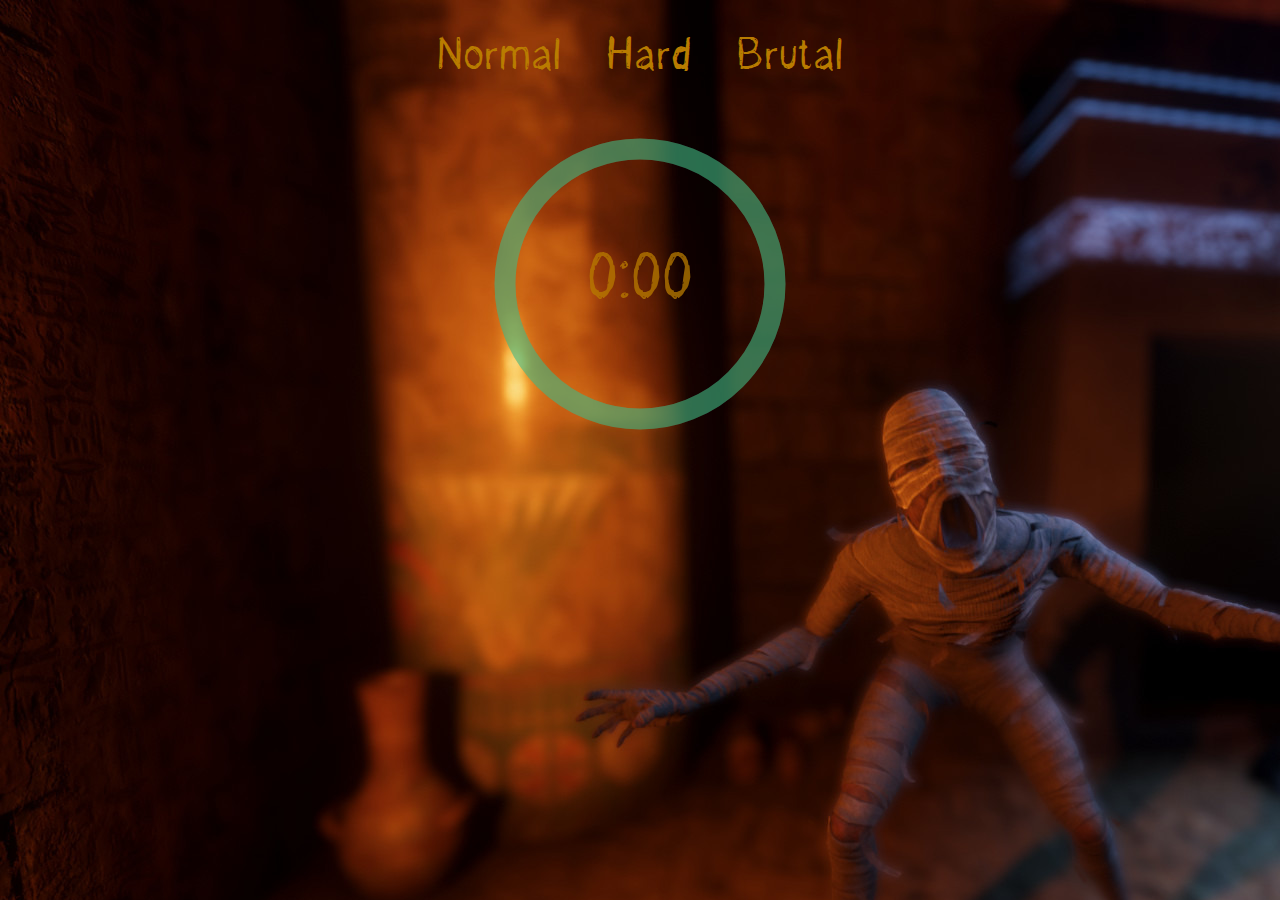
==== FWTimer/index.html @ dd371437 "Forewarned Timer initial." ====
<!DOCTYPE html>
<html lang="en">
<head>
    <meta charset="UTF-8">
    <meta http-equiv="X-UA-Compatible" content="IE=edge">
    <meta name="viewport" content="width=device-width, initial-scale=1.0">
    <link rel="stylesheet" href="animated.css">
    <title>Forewarned Countdown Timer</title>
</head>
<body>
    <div id="modes">
        <div id="normal" class="mode"><a href="#">Normal</a></div>
        <div id="hard" class="mode"><a href="#">Hard</a></div>
        <div id="brutal" class="mode"><a href="#">Brutal</a></div>
    </div>
    <div id="app"></div>
    <script src="https://ajax.googleapis.com/ajax/libs/jquery/3.6.0/jquery.min.js"></script>
    <script src="animated.js"></script>
</body>
</html>
---- FWTimer/animated.css ----
@font-face {
    font-family: 'Rene Levesque';
    src: url('font/ReneLevesque-Regular.ttf');
}

:root {
    --main-text-color: #B97C00;
}

a {
    color: var(--main-text-color);
}

body {
    font-family: 'Rene Levesque';
    display: grid;
    height: 50vh;
    place-items: center;
    background-image: url('img/forewarned.jpg');
    background-position: cover;
    background-repeat: no-repeat;
    color: var(--main-text-color);

    -webkit-touch-callout: none; /* iOS Safari */
      -webkit-user-select: none; /* Safari */
       -khtml-user-select: none; /* Konqueror HTML */
         -moz-user-select: none; /* Old versions of Firefox */
          -ms-user-select: none; /* Internet Explorer/Edge */
              user-select: none; /* Non-prefixed version, currently
                                    supported by Chrome, Edge, Opera and Firefox */

}

#modes {
    padding: 0;
    margin: 0;
    display: flex;
    font-size: 44px;
}

#modes a {
    text-decoration: none;
}

.mode.clicked a {
    color: #F97C00;
}

.mode:not(:last-child) {
    margin-right: 1em;
}

.base-timer {
    position: relative;
    width: 300px;
    height: 300px;
}

.base-timer__svg {
    transform: scaleX(-1);
}

.base-timer__circle {
    fill: none;
    stroke: none;
    opacity: 60%;
}

.base-timer__path-elapsed {
    stroke-width: 7px;
    stroke: grey;
    opacity: 25%;
}

.base-timer__path-remaining {
    stroke-width: 7px;
    stroke-linecap: round;
    transform: rotate(90deg);
    transform-origin: center;
    transition: 1s linear all;
    fill-rule: nonzero;
    stroke: currentColor;
}

.base-timer__path-remaining.green {
    color: rgb(65, 184, 131);
}

.base-timer__path-remaining.orange {
    color: orange;
}

.base-timer__path-remaining.red {
    color: red;
}

.base-timer__label {
    position: absolute;
    width: 300px;
    height: 300px;
    top: 0;
    display: flex;
    align-items: center;
    justify-content: center;
    font-size: 64px;
    opacity: 75%;
}
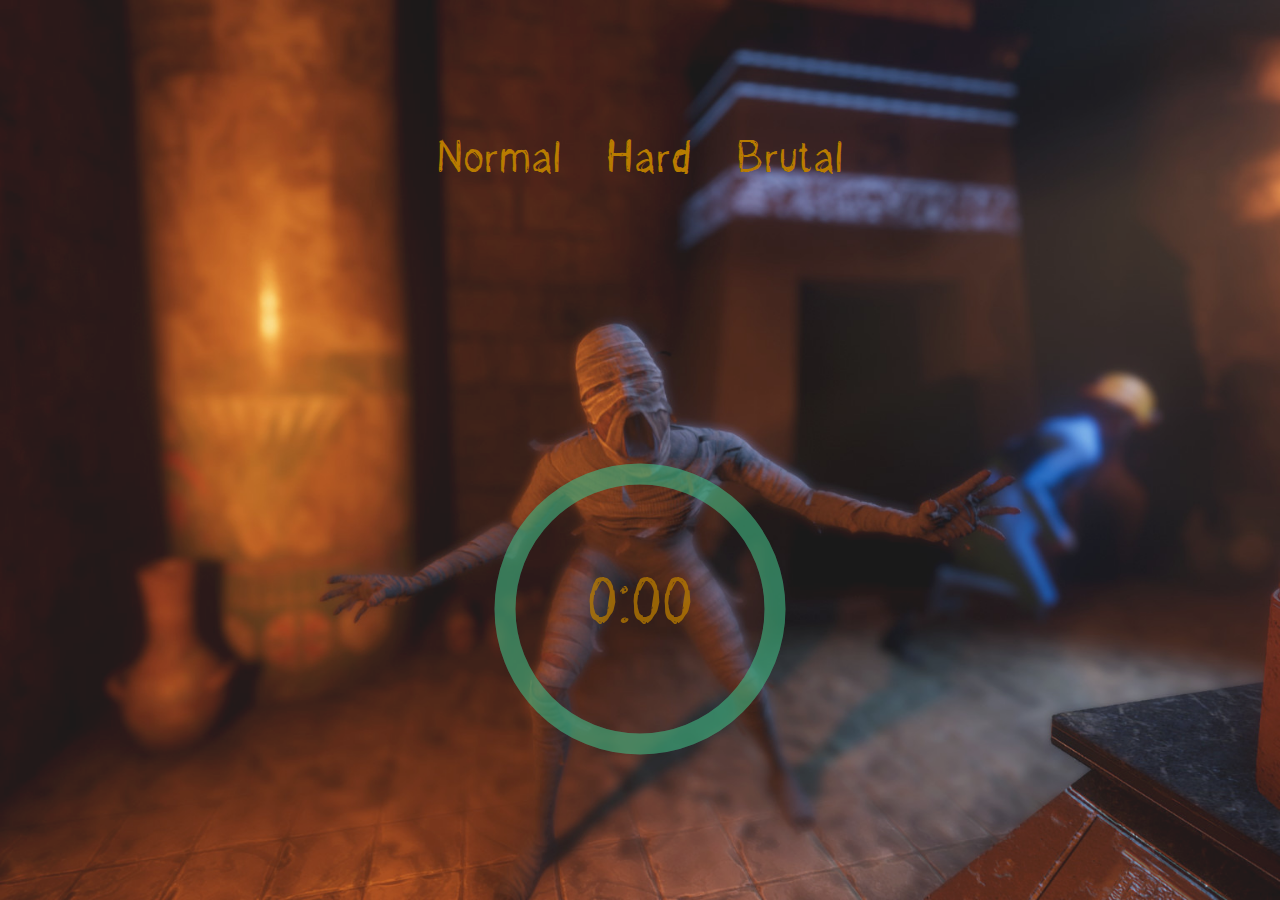
==== commit 92c398db: "Fixed centering and background position." ====
--- a/FWTimer/index.html
+++ b/FWTimer/index.html
@@ -8,12 +8,14 @@
     <title>Forewarned Countdown Timer</title>
 </head>
 <body>
-    <div id="modes">
-        <div id="normal" class="mode"><a href="#">Normal</a></div>
-        <div id="hard" class="mode"><a href="#">Hard</a></div>
-        <div id="brutal" class="mode"><a href="#">Brutal</a></div>
+    <div class="hero">
+        <div id="modes">
+            <div id="normal" class="mode"><a href="#">Normal</a></div>
+            <div id="hard" class="mode"><a href="#">Hard</a></div>
+            <div id="brutal" class="mode"><a href="#">Brutal</a></div>
+        </div>
+        <div id="app"></div>
     </div>
-    <div id="app"></div>
     <script src="https://ajax.googleapis.com/ajax/libs/jquery/3.6.0/jquery.min.js"></script>
     <script src="animated.js"></script>
 </body>
--- a/FWTimer/animated.css
+++ b/FWTimer/animated.css
@@ -1,6 +1,11 @@
 @font-face {
     font-family: 'Rene Levesque';
     src: url('font/ReneLevesque-Regular.ttf');
+}
+
+* {
+    margin: 0;
+    padding: 0;
 }
 
 :root {
@@ -14,11 +19,9 @@
 body {
     font-family: 'Rene Levesque';
     display: grid;
-    height: 50vh;
+    height: 100vh;
     place-items: center;
-    background-image: url('img/forewarned.jpg');
-    background-position: cover;
-    background-repeat: no-repeat;
+    
     color: var(--main-text-color);
 
     -webkit-touch-callout: none; /* iOS Safari */
@@ -31,14 +34,36 @@
 
 }
 
+.hero {
+    position: relative;
+    height: 100vh;
+    width: 100%;
+    display: grid;
+    align-items: center;
+    justify-content: center;
+}
+
+.hero::before {
+    content: "";
+    background-image: url('img/forewarned.jpg');
+    background-repeat: no-repeat;
+    background-size: cover;
+    background-position: center;
+    position: absolute;
+    top: 0px;
+    bottom: 0px;
+    left: 0px;
+    right: 0px;
+    opacity: 90%;
+}
+
 #modes {
-    padding: 0;
-    margin: 0;
     display: flex;
     font-size: 44px;
 }
 
 #modes a {
+    position: relative;
     text-decoration: none;
 }
 
@@ -53,7 +78,9 @@
 .base-timer {
     position: relative;
     width: 300px;
-    height: 300px;
+    display: block;
+    margin-left: auto;
+    margin-right: auto;    
 }
 
 .base-timer__svg {
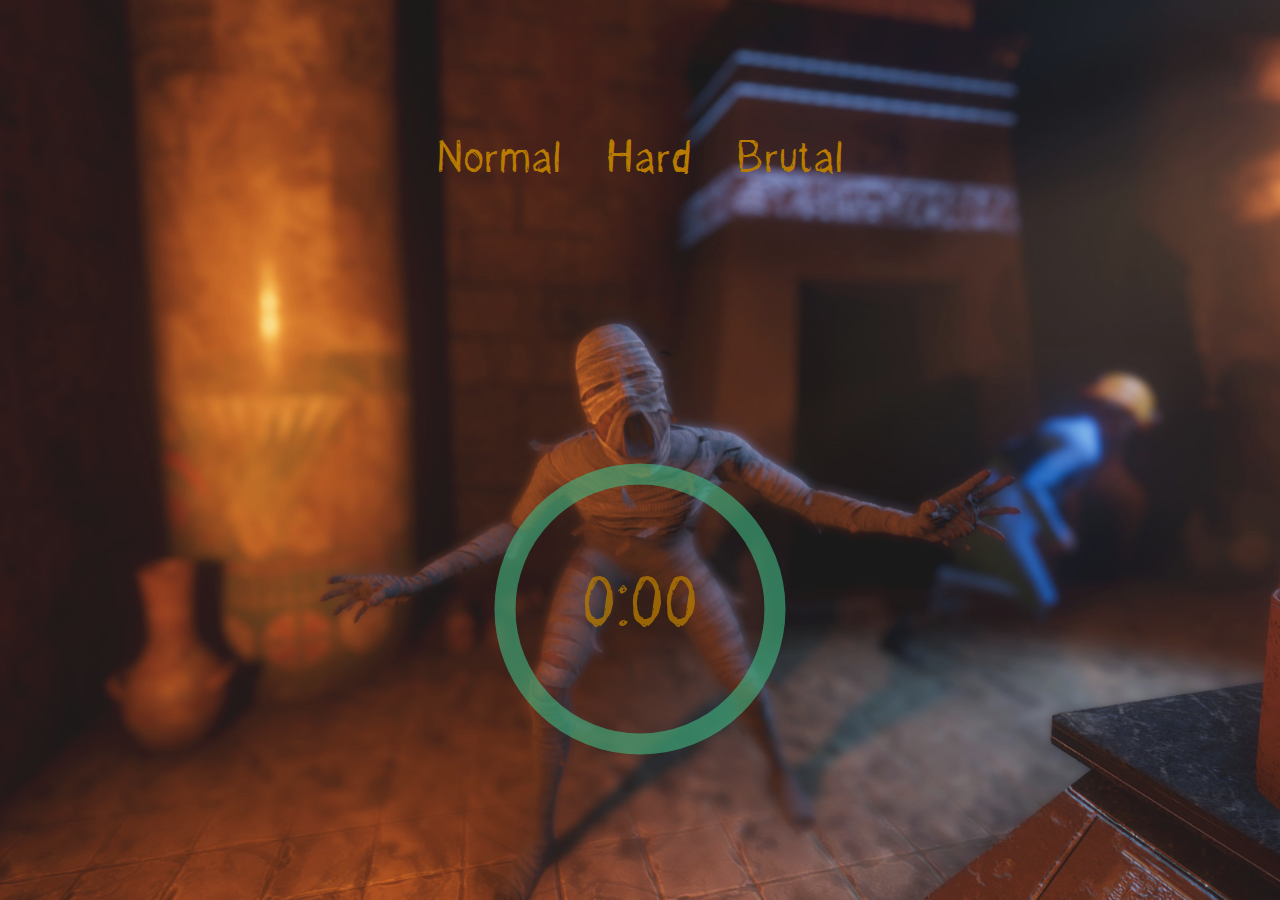
==== commit ecc30bac: "1. Add blinky state for timer label when expired. 2. Selecting new timer now immediately displays th" ====
--- a/FWTimer/index.html
+++ b/FWTimer/index.html
@@ -4,7 +4,7 @@
     <meta charset="UTF-8">
     <meta http-equiv="X-UA-Compatible" content="IE=edge">
     <meta name="viewport" content="width=device-width, initial-scale=1.0">
-    <link rel="stylesheet" href="animated.css">
+    <link rel="stylesheet" href="css/animated.css">
     <title>Forewarned Countdown Timer</title>
 </head>
 <body>
--- a/FWTimer/css/animated.css
+++ b/FWTimer/css/animated.css
@@ -0,0 +1,164 @@
+@font-face {
+  font-family: 'Rene Levesque';
+  src: url("../font/ReneLevesque-Regular.ttf");
+}
+
+* {
+  margin: 0;
+  padding: 0;
+}
+
+:root {
+  --main-text-color: #B97C00;
+}
+
+a {
+  color: var(--main-text-color);
+}
+
+body {
+  font-family: 'Rene Levesque';
+  display: -ms-grid;
+  display: grid;
+  height: 100vh;
+  place-items: center;
+  color: var(--main-text-color);
+  -webkit-user-select: none;
+     -moz-user-select: none;
+      -ms-user-select: none;
+          user-select: none;
+}
+
+.blink {
+  -webkit-animation: blinker 1.40s linear infinite;
+          animation: blinker 1.40s linear infinite;
+}
+
+@-webkit-keyframes blinker {
+  50% {
+    opacity: 0;
+  }
+}
+
+@keyframes blinker {
+  50% {
+    opacity: 0;
+  }
+}
+
+.hero {
+  position: relative;
+  height: 100vh;
+  width: 100%;
+  display: -ms-grid;
+  display: grid;
+  -webkit-box-align: center;
+      -ms-flex-align: center;
+          align-items: center;
+  -webkit-box-pack: center;
+      -ms-flex-pack: center;
+          justify-content: center;
+}
+
+.hero::before {
+  content: "";
+  background-image: url("../img/forewarned.jpg");
+  background-repeat: no-repeat;
+  background-size: cover;
+  background-position: center;
+  position: absolute;
+  top: 0px;
+  bottom: 0px;
+  left: 0px;
+  right: 0px;
+  opacity: 90%;
+}
+
+#modes {
+  display: -webkit-box;
+  display: -ms-flexbox;
+  display: flex;
+  font-size: 44px;
+}
+
+#modes a {
+  position: relative;
+  text-decoration: none;
+}
+
+.mode.clicked a {
+  color: #F97C00;
+}
+
+.mode:not(:last-child) {
+  margin-right: 1em;
+}
+
+.base-timer {
+  position: relative;
+  width: 300px;
+  display: block;
+  margin-left: auto;
+  margin-right: auto;
+}
+
+.base-timer__svg {
+  -webkit-transform: scaleX(-1);
+          transform: scaleX(-1);
+}
+
+.base-timer__circle {
+  fill: none;
+  stroke: none;
+  opacity: 60%;
+}
+
+.base-timer__path-elapsed {
+  stroke-width: 7px;
+  stroke: grey;
+  opacity: 25%;
+}
+
+.base-timer__path-remaining {
+  stroke-width: 7px;
+  stroke-linecap: round;
+  -webkit-transform: rotate(90deg);
+          transform: rotate(90deg);
+  -webkit-transform-origin: center;
+          transform-origin: center;
+  -webkit-transition: 0.5s linear all;
+  transition: 0.5s linear all;
+  fill-rule: nonzero;
+  stroke: currentColor;
+}
+
+.base-timer__path-remaining.green {
+  color: #41b883;
+}
+
+.base-timer__path-remaining.orange {
+  color: orange;
+}
+
+.base-timer__path-remaining.red {
+  color: red;
+}
+
+.base-timer__label {
+  position: absolute;
+  width: 300px;
+  height: 300px;
+  top: 0;
+  display: -webkit-box;
+  display: -ms-flexbox;
+  display: flex;
+  -webkit-box-align: center;
+      -ms-flex-align: center;
+          align-items: center;
+  -webkit-box-pack: center;
+      -ms-flex-pack: center;
+          justify-content: center;
+  font-size: 70px;
+  opacity: 75%;
+}
+/*# sourceMappingURL=animated.css.map */